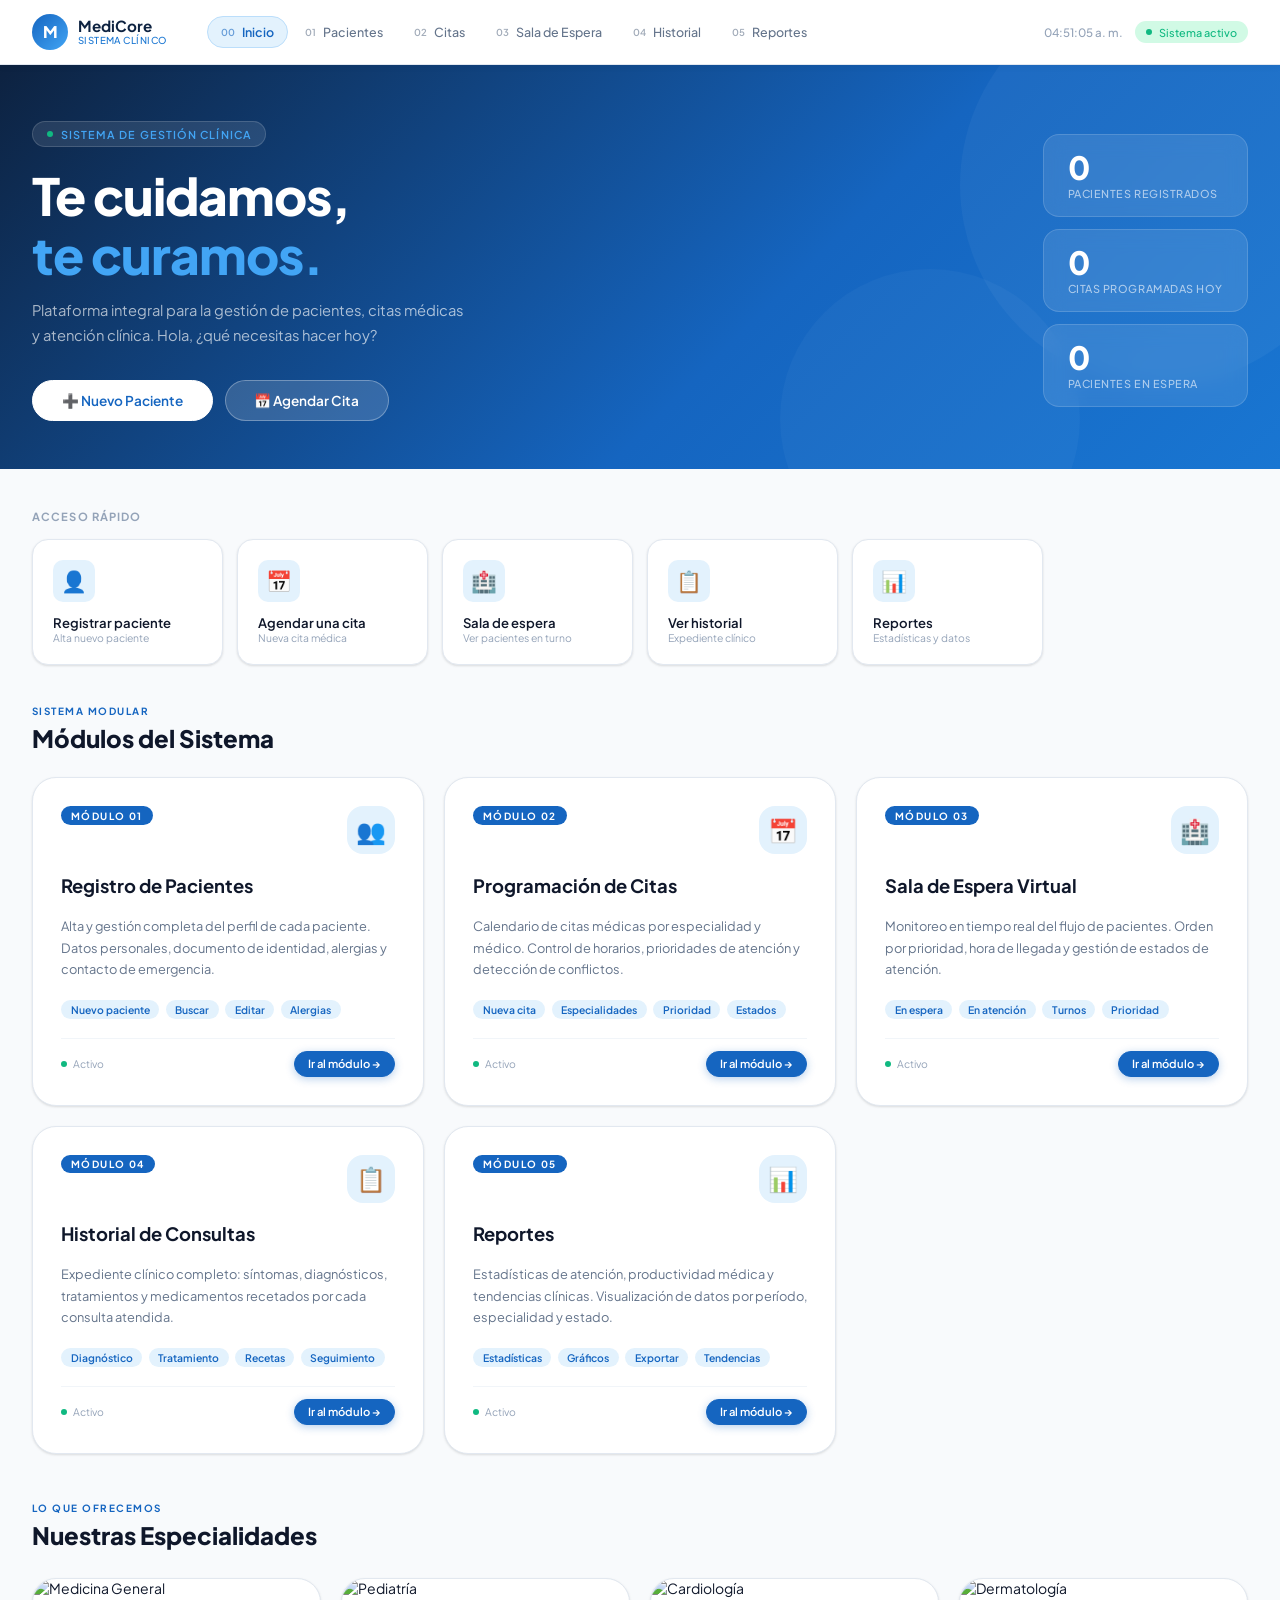
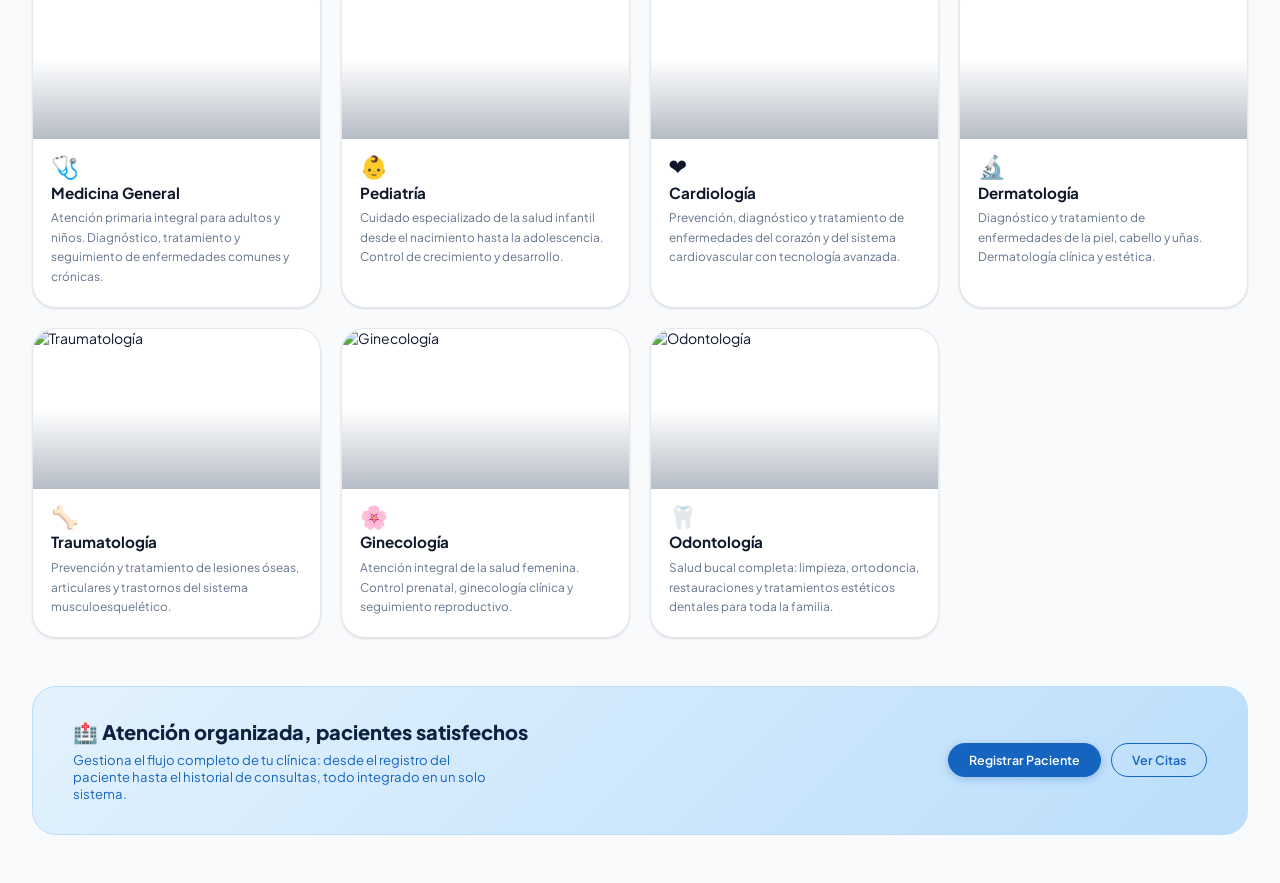
==== index.html @ fb40efca "Initial commit - Base del parcial" ====
<!DOCTYPE html>
<html lang="es">
<head>
  <meta charset="UTF-8"/>
  <meta name="viewport" content="width=device-width, initial-scale=1.0"/>
  <title>MediCore — Inicio</title>
  <link rel="stylesheet" href="shared.css"/>
  <style>
    /* ── HOME-SPECIFIC ── */
    body { background: var(--gray-50); }

    /* Hero Section */
    .home-hero {
      background: linear-gradient(135deg, var(--navy) 0%, #1565C0 60%, #1976D2 100%);
      padding: 3.5rem 2rem 3rem;
      position: relative; overflow: hidden;
    }
    .home-hero-inner {
      max-width: 1280px; margin: 0 auto;
      display: flex; align-items: center; gap: 3rem; flex-wrap: wrap;
    }
    .home-hero::before {
      content:''; position:absolute; top:-80px; right:-80px;
      width:400px; height:400px; border-radius:50%;
      background: rgba(255,255,255,0.04);
    }
    .home-hero::after {
      content:''; position:absolute; bottom:-100px; right:200px;
      width:300px; height:300px; border-radius:50%;
      background: rgba(255,255,255,0.03);
    }
    .hero-content { flex:1; min-width:280px; position:relative;z-index:1; }
    .hero-eyebrow {
      display:inline-flex; align-items:center; gap:0.5rem;
      background:rgba(255,255,255,0.1); border:1px solid rgba(255,255,255,0.15);
      border-radius:var(--radius-full); padding:0.35rem 0.85rem;
      font-size:0.68rem; font-weight:600; color:var(--blue-light);
      letter-spacing:0.1em; text-transform:uppercase; margin-bottom:1.2rem;
    }
    .hero-dot { width:6px;height:6px;border-radius:50%;background:var(--green);animation:pulse-dot 2s ease infinite; }
    .hero-title {
      font-size: clamp(2rem, 4vw, 3.2rem);
      font-weight: 800; color: white; line-height: 1.15;
      margin-bottom: 0.85rem; letter-spacing: -0.02em;
    }
    .hero-title span { color: var(--blue-light); }
    .hero-subtitle { font-size:0.92rem; color:rgba(255,255,255,0.65); margin-bottom:2rem; line-height:1.7; max-width:440px; }
    .hero-actions { display:flex; gap:0.75rem; flex-wrap:wrap; }
    .hero-stats {
      flex-shrink:0; display:flex; flex-direction:column; gap:0.75rem;
      position:relative;z-index:1;
    }
    .hero-stat-card {
      background:rgba(255,255,255,0.1); border:1px solid rgba(255,255,255,0.15);
      border-radius:var(--radius-lg); padding:1rem 1.5rem;
      backdrop-filter:blur(10px); min-width:190px;
    }
    .hs-val { font-size:2rem; font-weight:800; color:white; line-height:1; }
    .hs-label { font-size:0.68rem; color:rgba(255,255,255,0.6); font-weight:500; text-transform:uppercase; letter-spacing:.05em; margin-top:.25rem; }

    /* Quick actions */
    .quick-section {
      max-width:1280px; margin: 0 auto;
      padding: 2.5rem 2rem 0;
    }
    .quick-label { font-size:0.7rem; font-weight:700; color:var(--gray-400); text-transform:uppercase; letter-spacing:.1em; margin-bottom:1rem; }
    .quick-grid { display:grid; grid-template-columns:repeat(auto-fill, minmax(170px,1fr)); gap:0.85rem; }
    .quick-card {
      background:white; border:1.5px solid var(--gray-200); border-radius:var(--radius-lg);
      padding:1.25rem; cursor:pointer; text-decoration:none;
      transition:all var(--tr); display:flex; flex-direction:column; align-items:flex-start; gap:0.75rem;
      box-shadow:var(--shadow-sm);
    }
    .quick-card:hover { border-color:var(--blue); box-shadow:0 4px 20px rgba(21,101,192,.12); transform:translateY(-2px); }
    .qc-icon {
      width:42px;height:42px; border-radius:var(--radius); display:flex;align-items:center;justify-content:center;
      font-size:1.3rem; background:var(--blue-pale);
    }
    .qc-text { font-size:0.82rem; font-weight:600; color:var(--gray-900); line-height:1.3; }
    .qc-sub  { font-size:0.65rem; color:var(--gray-400); }

    /* Modules section */
    .modules-section {
      max-width:1280px; margin:0 auto; padding:2.5rem 2rem 3rem;
    }
    .section-header {
      display:flex;align-items:flex-end;justify-content:space-between;
      gap:1rem;flex-wrap:wrap; margin-bottom:1.5rem;
    }
    .section-title { font-size:1.5rem;font-weight:800;color:var(--gray-900); }

    .modules-grid { display:grid; grid-template-columns:repeat(auto-fill,minmax(340px,1fr)); gap:1.25rem; }

    .module-card {
      background:white; border:1.5px solid var(--gray-200); border-radius:var(--radius-xl);
      padding:1.75rem; display:flex;flex-direction:column;gap:1.2rem;
      box-shadow:var(--shadow-sm); transition:all var(--tr); cursor:default;
      position:relative; overflow:hidden;
    }
    .module-card::before {
      content:''; position:absolute; top:0;left:0; right:0; height:3px;
      background:linear-gradient(90deg, var(--blue), var(--blue-light));
      transform:scaleX(0); transform-origin:left; transition:transform .35s ease;
    }
    .module-card:hover { border-color:var(--blue-pale2); box-shadow:var(--shadow); transform:translateY(-3px); }
    .module-card:hover::before { transform:scaleX(1); }

    .mc-header { display:flex;align-items:flex-start;justify-content:space-between;gap:0.5rem; }
    .mc-num {
      font-size:0.62rem;font-weight:700;letter-spacing:.15em;text-transform:uppercase;
      color:white; background:var(--blue); padding:.2rem .6rem; border-radius:var(--radius-full);
    }
    .mc-icon {
      width:48px;height:48px;border-radius:var(--radius-lg);display:flex;align-items:center;justify-content:center;
      font-size:1.5rem; background:var(--blue-pale); flex-shrink:0;
    }
    .mc-title { font-size:1.15rem;font-weight:700;color:var(--gray-900); }
    .mc-desc { font-size:0.8rem;color:var(--gray-500);line-height:1.7; flex:1; }

    .mc-tags { display:flex;flex-wrap:wrap;gap:.4rem; }
    .mc-tag {
      font-size:0.65rem;font-weight:600;color:var(--blue);
      background:var(--blue-pale);border-radius:var(--radius-full);padding:.18rem .6rem;
    }
    .mc-footer { display:flex;align-items:center;justify-content:space-between;gap:.5rem;padding-top:.75rem;border-top:1px solid var(--gray-100); }
    .mc-status { font-size:0.65rem;color:var(--gray-400);display:flex;align-items:center;gap:.35rem; }
    .mc-status-dot { width:6px;height:6px;border-radius:50%;background:var(--green); }

    /* ── Especialidades ── */
    .especialidades-section {
      max-width: 1280px; margin: 0 auto; padding: 0 2rem 3rem;
    }
    .esp-header {
      display: flex; align-items: flex-end; justify-content: space-between;
      gap: 1rem; flex-wrap: wrap; margin-bottom: 1.75rem;
    }
    .esp-grid {
      display: grid;
      grid-template-columns: repeat(4, 1fr);
      gap: 1.25rem;
    }
    .esp-card {
      background: white;
      border: 1.5px solid var(--gray-200);
      border-radius: var(--radius-xl);
      overflow: hidden;
      box-shadow: var(--shadow-sm);
      transition: all var(--tr);
      display: flex; flex-direction: column;
    }
    .esp-card:hover {
      box-shadow: var(--shadow);
      transform: translateY(-4px);
      border-color: var(--blue-pale2);
    }
    .esp-img-wrap {
      position: relative; overflow: hidden;
      height: 160px; flex-shrink: 0;
    }
    .esp-img {
      width: 100%; height: 100%;
      object-fit: cover;
      transition: transform 0.45s ease;
      display: block;
    }
    .esp-card:hover .esp-img { transform: scale(1.06); }
    .esp-img-overlay {
      position: absolute; inset: 0;
      background: linear-gradient(to bottom, transparent 50%, rgba(13,34,64,0.3) 100%);
    }
    .esp-body {
      padding: 1rem 1.1rem 1.25rem;
      display: flex; flex-direction: column; gap: .4rem; flex: 1;
    }
    .esp-icon {
      font-size: 1.4rem; line-height: 1;
    }
    .esp-title {
      font-size: .95rem; font-weight: 700;
      color: var(--gray-900); line-height: 1.2;
    }
    .esp-desc {
      font-size: .74rem; color: var(--gray-500);
      line-height: 1.65; flex: 1;
    }
    @media(max-width: 1100px){
      .esp-grid { grid-template-columns: repeat(3, 1fr); }
    }
    @media(max-width: 768px){
      .especialidades-section { padding: 0 1rem 2.5rem; }
      .esp-grid { grid-template-columns: repeat(2, 1fr); gap: .85rem; }
      .esp-img-wrap { height: 130px; }
    }
    @media(max-width: 480px){
      .esp-grid { grid-template-columns: 1fr; }
    }

    /* Banner */
    .banner-section { max-width:1280px;margin:0 auto;padding:0 2rem 3rem; }
    .banner {
      background:linear-gradient(135deg,#E3F2FD 0%,#BBDEFB 100%);
      border:1.5px solid var(--blue-pale2); border-radius:var(--radius-xl);
      padding:2rem 2.5rem; display:flex;align-items:center;justify-content:space-between;gap:2rem;flex-wrap:wrap;
    }
    .banner-left h3 { font-size:1.25rem;font-weight:800;color:var(--navy);margin-bottom:.4rem; }
    .banner-left p  { font-size:.82rem;color:var(--blue);max-width:420px; }
    .banner-img { font-size:3.5rem; opacity:.7; }
  </style>
</head>
<body>

<!-- HEADER -->
<header class="app-header">
  <div class="app-header-inner">
    <a href="index.html" class="logo-link">
      <div class="logo-mark">M</div>
      <div class="logo-text-wrap">
        <span class="logo-name">MediCore</span>
        <span class="logo-sub">Sistema Clínico</span>
      </div>
    </a>
    <nav class="app-nav">
      <a href="index.html"       class="nav-item active"><span class="nav-num">00</span><span class="nav-label">Inicio</span></a>
      <a href="pacientes.html"   class="nav-item"><span class="nav-num">01</span><span class="nav-label">Pacientes</span></a>
      <a href="citas.html"       class="nav-item"><span class="nav-num">02</span><span class="nav-label">Citas</span></a>
      <a href="sala-espera.html" class="nav-item"><span class="nav-num">03</span><span class="nav-label">Sala de Espera</span></a>
      <a href="historial.html"   class="nav-item"><span class="nav-num">04</span><span class="nav-label">Historial</span></a>
      <a href="reportes.html"    class="nav-item"><span class="nav-num">05</span><span class="nav-label">Reportes</span></a>
    </nav>
    <div class="nav-right">
      <span class="nav-clock" id="nav-clock">00:00:00</span>
      <div class="nav-status"><div class="status-dot"></div>Sistema activo</div>
    </div>
  </div>
</header>

<!-- HERO -->
<section class="home-hero">
  <div class="home-hero-inner">
    <div class="hero-content">
      <div class="hero-eyebrow"><span class="hero-dot"></span>Sistema de Gestión Clínica</div>
      <h1 class="hero-title">Te cuidamos,<br><span>te curamos.</span></h1>
      <p class="hero-subtitle">Plataforma integral para la gestión de pacientes, citas médicas y atención clínica. Hola, ¿qué necesitas hacer hoy?</p>
      <div class="hero-actions">
        <a href="pacientes.html" class="btn btn-white btn-lg">➕ Nuevo Paciente</a>
        <a href="citas.html" class="btn btn-lg" style="background:rgba(255,255,255,.15);color:white;border-color:rgba(255,255,255,.3);">📅 Agendar Cita</a>
      </div>
    </div>
    <div class="hero-stats">
      <div class="hero-stat-card">
        <div class="hs-val" id="hs-pac">0</div>
        <div class="hs-label">Pacientes Registrados</div>
      </div>
      <div class="hero-stat-card">
        <div class="hs-val" id="hs-citas">0</div>
        <div class="hs-label">Citas Programadas Hoy</div>
      </div>
      <div class="hero-stat-card">
        <div class="hs-val" id="hs-espera">0</div>
        <div class="hs-label">Pacientes en Espera</div>
      </div>
    </div>
  </div>
</section>

<!-- QUICK ACTIONS -->
<div class="quick-section">
  <div class="quick-label">Acceso Rápido</div>
  <div class="quick-grid">
    <a href="pacientes.html" class="quick-card">
      <div class="qc-icon">👤</div>
      <div><div class="qc-text">Registrar paciente</div><div class="qc-sub">Alta nuevo paciente</div></div>
    </a>
    <a href="citas.html" class="quick-card">
      <div class="qc-icon">📅</div>
      <div><div class="qc-text">Agendar una cita</div><div class="qc-sub">Nueva cita médica</div></div>
    </a>
    <a href="sala-espera.html" class="quick-card">
      <div class="qc-icon">🏥</div>
      <div><div class="qc-text">Sala de espera</div><div class="qc-sub">Ver pacientes en turno</div></div>
    </a>
    <a href="historial.html" class="quick-card">
      <div class="qc-icon">📋</div>
      <div><div class="qc-text">Ver historial</div><div class="qc-sub">Expediente clínico</div></div>
    </a>
    <a href="reportes.html" class="quick-card">
      <div class="qc-icon">📊</div>
      <div><div class="qc-text">Reportes</div><div class="qc-sub">Estadísticas y datos</div></div>
    </a>
  </div>
</div>

<!-- MODULES -->
<div class="modules-section">
  <div class="section-header">
    <div>
      <div class="section-label">Sistema Modular</div>
      <div class="section-title">Módulos del Sistema</div>
    </div>
  </div>
  <div class="modules-grid">

    <div class="module-card">
      <div class="mc-header">
        <span class="mc-num">Módulo 01</span>
        <div class="mc-icon">👥</div>
      </div>
      <div class="mc-title">Registro de Pacientes</div>
      <div class="mc-desc">Alta y gestión completa del perfil de cada paciente. Datos personales, documento de identidad, alergias y contacto de emergencia.</div>
      <div class="mc-tags">
        <span class="mc-tag">Nuevo paciente</span>
        <span class="mc-tag">Buscar</span>
        <span class="mc-tag">Editar</span>
        <span class="mc-tag">Alergias</span>
      </div>
      <div class="mc-footer">
        <div class="mc-status"><div class="mc-status-dot"></div>Activo</div>
        <a href="pacientes.html" class="btn btn-primary btn-sm">Ir al módulo →</a>
      </div>
    </div>

    <div class="module-card">
      <div class="mc-header">
        <span class="mc-num">Módulo 02</span>
        <div class="mc-icon">📅</div>
      </div>
      <div class="mc-title">Programación de Citas</div>
      <div class="mc-desc">Calendario de citas médicas por especialidad y médico. Control de horarios, prioridades de atención y detección de conflictos.</div>
      <div class="mc-tags">
        <span class="mc-tag">Nueva cita</span>
        <span class="mc-tag">Especialidades</span>
        <span class="mc-tag">Prioridad</span>
        <span class="mc-tag">Estados</span>
      </div>
      <div class="mc-footer">
        <div class="mc-status"><div class="mc-status-dot"></div>Activo</div>
        <a href="citas.html" class="btn btn-primary btn-sm">Ir al módulo →</a>
      </div>
    </div>

    <div class="module-card">
      <div class="mc-header">
        <span class="mc-num">Módulo 03</span>
        <div class="mc-icon">🏥</div>
      </div>
      <div class="mc-title">Sala de Espera Virtual</div>
      <div class="mc-desc">Monitoreo en tiempo real del flujo de pacientes. Orden por prioridad, hora de llegada y gestión de estados de atención.</div>
      <div class="mc-tags">
        <span class="mc-tag">En espera</span>
        <span class="mc-tag">En atención</span>
        <span class="mc-tag">Turnos</span>
        <span class="mc-tag">Prioridad</span>
      </div>
      <div class="mc-footer">
        <div class="mc-status"><div class="mc-status-dot"></div>Activo</div>
        <a href="sala-espera.html" class="btn btn-primary btn-sm">Ir al módulo →</a>
      </div>
    </div>

    <div class="module-card">
      <div class="mc-header">
        <span class="mc-num">Módulo 04</span>
        <div class="mc-icon">📋</div>
      </div>
      <div class="mc-title">Historial de Consultas</div>
      <div class="mc-desc">Expediente clínico completo: síntomas, diagnósticos, tratamientos y medicamentos recetados por cada consulta atendida.</div>
      <div class="mc-tags">
        <span class="mc-tag">Diagnóstico</span>
        <span class="mc-tag">Tratamiento</span>
        <span class="mc-tag">Recetas</span>
        <span class="mc-tag">Seguimiento</span>
      </div>
      <div class="mc-footer">
        <div class="mc-status"><div class="mc-status-dot"></div>Activo</div>
        <a href="historial.html" class="btn btn-primary btn-sm">Ir al módulo →</a>
      </div>
    </div>

    <div class="module-card">
      <div class="mc-header">
        <span class="mc-num">Módulo 05</span>
        <div class="mc-icon">📊</div>
      </div>
      <div class="mc-title">Reportes</div>
      <div class="mc-desc">Estadísticas de atención, productividad médica y tendencias clínicas. Visualización de datos por período, especialidad y estado.</div>
      <div class="mc-tags">
        <span class="mc-tag">Estadísticas</span>
        <span class="mc-tag">Gráficos</span>
        <span class="mc-tag">Exportar</span>
        <span class="mc-tag">Tendencias</span>
      </div>
      <div class="mc-footer">
        <div class="mc-status"><div class="mc-status-dot"></div>Activo</div>
        <a href="reportes.html" class="btn btn-primary btn-sm">Ir al módulo →</a>
      </div>
    </div>

  </div>
</div>

<!-- ESPECIALIDADES -->
<div class="especialidades-section">
  <div class="esp-header">
    <div>
      <div class="section-label">Lo que ofrecemos</div>
      <div class="section-title">Nuestras Especialidades</div>
    </div>
  </div>

  <div class="esp-grid">

    <div class="esp-card">
      <div class="esp-img-wrap">
        <img src="https://images.unsplash.com/photo-1576091160399-112ba8d25d1d?w=600&q=80&fit=crop" alt="Medicina General" class="esp-img"/>
        <div class="esp-img-overlay"></div>
      </div>
      <div class="esp-body">
        <div class="esp-icon">🩺</div>
        <h3 class="esp-title">Medicina General</h3>
        <p class="esp-desc">Atención primaria integral para adultos y niños. Diagnóstico, tratamiento y seguimiento de enfermedades comunes y crónicas.</p>
      </div>
    </div>

    <div class="esp-card">
      <div class="esp-img-wrap">
        <img src="https://images.unsplash.com/photo-1581594693702-fbdc51b2763b?w=600&q=80&fit=crop" alt="Pediatría" class="esp-img"/>
        <div class="esp-img-overlay"></div>
      </div>
      <div class="esp-body">
        <div class="esp-icon">👶</div>
        <h3 class="esp-title">Pediatría</h3>
        <p class="esp-desc">Cuidado especializado de la salud infantil desde el nacimiento hasta la adolescencia. Control de crecimiento y desarrollo.</p>
      </div>
    </div>

    <div class="esp-card">
      <div class="esp-img-wrap">
        <img src="https://images.unsplash.com/photo-1628348068343-c6a848d2b6dd?w=600&q=80&fit=crop" alt="Cardiología" class="esp-img"/>
        <div class="esp-img-overlay"></div>
      </div>
      <div class="esp-body">
        <div class="esp-icon">❤️</div>
        <h3 class="esp-title">Cardiología</h3>
        <p class="esp-desc">Prevención, diagnóstico y tratamiento de enfermedades del corazón y del sistema cardiovascular con tecnología avanzada.</p>
      </div>
    </div>

    <div class="esp-card">
      <div class="esp-img-wrap">
        <img src="https://images.unsplash.com/photo-1612349317150-e413f6a5b16d?w=600&q=80&fit=crop" alt="Dermatología" class="esp-img"/>
        <div class="esp-img-overlay"></div>
      </div>
      <div class="esp-body">
        <div class="esp-icon">🔬</div>
        <h3 class="esp-title">Dermatología</h3>
        <p class="esp-desc">Diagnóstico y tratamiento de enfermedades de la piel, cabello y uñas. Dermatología clínica y estética.</p>
      </div>
    </div>

    <div class="esp-card">
      <div class="esp-img-wrap">
        <img src="https://images.unsplash.com/photo-1571019614242-c5c5dee9f50b?w=600&q=80&fit=crop" alt="Traumatología" class="esp-img"/>
        <div class="esp-img-overlay"></div>
      </div>
      <div class="esp-body">
        <div class="esp-icon">🦴</div>
        <h3 class="esp-title">Traumatología</h3>
        <p class="esp-desc">Prevención y tratamiento de lesiones óseas, articulares y trastornos del sistema musculoesquelético.</p>
      </div>
    </div>

    <div class="esp-card">
      <div class="esp-img-wrap">
        <img src="https://images.unsplash.com/photo-1559757175-0eb30cd8c063?w=600&q=80&fit=crop" alt="Ginecología" class="esp-img"/>
        <div class="esp-img-overlay"></div>
      </div>
      <div class="esp-body">
        <div class="esp-icon">🌸</div>
        <h3 class="esp-title">Ginecología</h3>
        <p class="esp-desc">Atención integral de la salud femenina. Control prenatal, ginecología clínica y seguimiento reproductivo.</p>
      </div>
    </div>

    <div class="esp-card">
      <div class="esp-img-wrap">
        <img src="https://images.unsplash.com/photo-1606811971618-4486d14f3f99?w=600&q=80&fit=crop" alt="Odontología" class="esp-img"/>
        <div class="esp-img-overlay"></div>
      </div>
      <div class="esp-body">
        <div class="esp-icon">🦷</div>
        <h3 class="esp-title">Odontología</h3>
        <p class="esp-desc">Salud bucal completa: limpieza, ortodoncia, restauraciones y tratamientos estéticos dentales para toda la familia.</p>
      </div>
    </div>

  </div>
</div>

<!-- BANNER -->
<div class="banner-section">
  <div class="banner">
    <div class="banner-left">
      <h3>🏥 Atención organizada, pacientes satisfechos</h3>
      <p>Gestiona el flujo completo de tu clínica: desde el registro del paciente hasta el historial de consultas, todo integrado en un solo sistema.</p>
    </div>
    <div style="display:flex;gap:.65rem;flex-wrap:wrap;align-items:center;">
      <a href="pacientes.html" class="btn btn-primary">Registrar Paciente</a>
      <a href="citas.html"     class="btn btn-outline">Ver Citas</a>
    </div>
  </div>
</div>

<div id="toast-container"></div>
<script src="shared.js"></script>
<script>
document.addEventListener('DOMContentLoaded', () => {
  const pacs   = DB.get('pacientes');
  const citas  = DB.get('citas');
  const today  = new Date().toISOString().split('T')[0];
  const citasHoy = citas.filter(c => c.fecha === today && !['Cancelada','No asistió'].includes(c.estado));
  const espera   = citas.filter(c => c.estado === 'En espera');

  animateCount(document.getElementById('hs-pac'),   pacs.length);
  animateCount(document.getElementById('hs-citas'), citasHoy.length);
  animateCount(document.getElementById('hs-espera'),espera.length);
});
</script>
</body>
</html>
---- shared.css ----
/* ============================================================
   MediCore — shared.css
   Estética: Blanco limpio, azules médicos, tipografía moderna
   ============================================================ */

@import url('https://fonts.googleapis.com/css2?family=Plus+Jakarta+Sans:wght@300;400;500;600;700;800&display=swap');

:root {
  --blue:        #1565C0;
  --blue-mid:    #1976D2;
  --blue-light:  #42A5F5;
  --blue-pale:   #E3F2FD;
  --blue-pale2:  #BBDEFB;
  --navy:        #0D2240;
  --white:       #FFFFFF;
  --gray-50:     #F8FAFC;
  --gray-100:    #F1F5F9;
  --gray-200:    #E2E8F0;
  --gray-300:    #CBD5E1;
  --gray-400:    #94A3B8;
  --gray-500:    #64748B;
  --gray-700:    #334155;
  --gray-900:    #0F172A;
  --red:         #EF4444;
  --red-pale:    #FEE2E2;
  --green:       #10B981;
  --green-pale:  #D1FAE5;
  --orange:      #F59E0B;
  --orange-pale: #FEF3C7;
  --teal:        #06B6D4;
  --teal-pale:   #CFFAFE;
  --font:        'Plus Jakarta Sans', system-ui, sans-serif;
  --radius-sm:   6px;
  --radius:      10px;
  --radius-lg:   16px;
  --radius-xl:   24px;
  --radius-full: 999px;
  --shadow-sm:   0 1px 3px rgba(0,0,0,0.08), 0 1px 2px rgba(0,0,0,0.05);
  --shadow:      0 4px 16px rgba(0,0,0,0.08), 0 2px 6px rgba(0,0,0,0.05);
  --shadow-lg:   0 12px 40px rgba(0,0,0,0.12), 0 4px 12px rgba(0,0,0,0.06);
  --tr:          0.2s ease;
}

*, *::before, *::after { box-sizing: border-box; margin: 0; padding: 0; }
html { scroll-behavior: smooth; }

body {
  background: var(--gray-50);
  color: var(--gray-900);
  font-family: var(--font);
  min-height: 100vh;
  font-size: 14px;
  -webkit-font-smoothing: antialiased;
}

::-webkit-scrollbar { width: 5px; }
::-webkit-scrollbar-track { background: var(--gray-100); }
::-webkit-scrollbar-thumb { background: var(--blue-pale2); border-radius: 3px; }
::-webkit-scrollbar-thumb:hover { background: var(--blue-light); }

/* ══════════════════════════════════════════
   HEADER / NAVEGACIÓN
══════════════════════════════════════════ */
.app-header {
  position: sticky; top: 0; z-index: 200;
  background: var(--white);
  border-bottom: 1px solid var(--gray-200);
  box-shadow: 0 1px 8px rgba(0,0,0,0.06);
}
.app-header-inner {
  max-width: 1280px; margin: 0 auto;
  padding: 0 2rem;
  display: flex; align-items: center;
  height: 64px; gap: 0;
}
.logo-link {
  display: flex; align-items: center; gap: 0.6rem;
  text-decoration: none; margin-right: 2.5rem; flex-shrink: 0;
}
.logo-mark {
  width: 36px; height: 36px;
  background: linear-gradient(135deg, var(--blue), var(--blue-light));
  border-radius: 50%;
  display: flex; align-items: center; justify-content: center;
  color: white; font-size: 1rem; font-weight: 800; line-height: 1;
}
.logo-text-wrap { display: flex; flex-direction: column; }
.logo-name { font-size: 0.95rem; font-weight: 700; color: var(--navy); line-height: 1.1; }
.logo-sub  { font-size: 0.6rem; font-weight: 500; color: var(--blue-mid); letter-spacing: 0.05em; text-transform: uppercase; }

.app-nav { display: flex; align-items: center; gap: 0.15rem; flex: 1; }
.nav-item {
  display: flex; align-items: center; gap: 0.4rem;
  padding: 0.45rem 0.85rem; border-radius: var(--radius-full);
  text-decoration: none; font-size: 0.78rem; font-weight: 500;
  color: var(--gray-500); transition: all var(--tr);
  white-space: nowrap; border: 1.5px solid transparent;
}
.nav-item .nav-num { font-size: 0.6rem; font-weight: 600; opacity: 0.6; }
.nav-item:hover { color: var(--blue); background: var(--blue-pale); }
.nav-item.active {
  color: var(--blue); background: var(--blue-pale);
  border-color: var(--blue-pale2); font-weight: 600;
}

.nav-right { margin-left: auto; display: flex; align-items: center; gap: 0.75rem; }
.nav-clock { font-size: 0.72rem; font-weight: 500; color: var(--gray-400); }
.nav-status {
  display: flex; align-items: center; gap: 0.4rem;
  font-size: 0.68rem; font-weight: 500; color: var(--green);
  background: var(--green-pale); padding: 0.3rem 0.7rem;
  border-radius: var(--radius-full);
}
.status-dot { width: 6px; height: 6px; border-radius: 50%; background: var(--green); animation: pulse-dot 2s ease infinite; }
@keyframes pulse-dot { 0%,100%{opacity:1;transform:scale(1)}50%{opacity:.5;transform:scale(.7)} }

/* ══════════════════════════════════════════
   PAGE LAYOUT
══════════════════════════════════════════ */
.page-wrap { max-width: 1280px; margin: 0 auto; padding: 2rem 2rem 4rem; }

.page-hero {
  background: linear-gradient(135deg, var(--navy) 0%, var(--blue) 100%);
  border-radius: var(--radius-xl);
  padding: 2.5rem 3rem;
  margin-bottom: 2rem;
  position: relative; overflow: hidden;
  display: flex; align-items: center; justify-content: space-between; gap: 2rem;
}
.page-hero::before {
  content: '';
  position: absolute; top: -40px; right: -40px;
  width: 220px; height: 220px;
  background: rgba(255,255,255,0.05);
  border-radius: 50%;
}
.page-hero::after {
  content: '';
  position: absolute; bottom: -60px; right: 120px;
  width: 180px; height: 180px;
  background: rgba(255,255,255,0.04);
  border-radius: 50%;
}
.page-hero-label {
  font-size: 0.65rem; font-weight: 600; letter-spacing: 0.2em;
  text-transform: uppercase; color: var(--blue-light);
  margin-bottom: 0.5rem;
}
.page-hero-title {
  font-size: 2rem; font-weight: 800; color: var(--white);
  line-height: 1.2; margin-bottom: 0.5rem;
}
.page-hero-sub { font-size: 0.85rem; color: rgba(255,255,255,0.65); }
.page-hero-actions { display: flex; gap: 0.65rem; flex-wrap: wrap; position: relative; z-index: 1; }

/* ══════════════════════════════════════════
   BUTTONS
══════════════════════════════════════════ */
.btn {
  display: inline-flex; align-items: center; gap: 0.4rem;
  padding: 0.6rem 1.25rem; border-radius: var(--radius-full);
  font-family: var(--font); font-size: 0.78rem; font-weight: 600;
  cursor: pointer; transition: all var(--tr);
  border: 1.5px solid transparent; white-space: nowrap; line-height: 1;
  text-decoration: none;
}
.btn-primary {
  background: var(--blue); border-color: var(--blue); color: white;
  box-shadow: 0 2px 8px rgba(21,101,192,0.3);
}
.btn-primary:hover { background: var(--navy); border-color: var(--navy); box-shadow: 0 4px 14px rgba(21,101,192,0.4); transform: translateY(-1px); }

.btn-white { background: white; color: var(--blue); border-color: white; }
.btn-white:hover { background: var(--blue-pale); border-color: var(--blue-pale2); }

.btn-outline { background: transparent; border-color: var(--blue); color: var(--blue); }
.btn-outline:hover { background: var(--blue-pale); }

.btn-ghost { background: transparent; border-color: var(--gray-200); color: var(--gray-700); }
.btn-ghost:hover { background: var(--gray-100); border-color: var(--gray-300); }

.btn-danger { background: transparent; border-color: var(--red); color: var(--red); }
.btn-danger:hover { background: var(--red-pale); }

.btn-success { background: transparent; border-color: var(--green); color: var(--green); }
.btn-success:hover { background: var(--green-pale); }

.btn-info { background: transparent; border-color: var(--teal); color: var(--teal); }
.btn-info:hover { background: var(--teal-pale); }

.btn-orange { background: transparent; border-color: var(--orange); color: var(--orange); }
.btn-orange:hover { background: var(--orange-pale); }

.btn-sm { padding: 0.38rem 0.85rem; font-size: 0.7rem; }
.btn-lg { padding: 0.8rem 1.8rem; font-size: 0.85rem; }
.btn-icon-only { padding: 0.5rem; border-radius: var(--radius); }

/* ══════════════════════════════════════════
   CARDS / PANELS
══════════════════════════════════════════ */
.card {
  background: var(--white); border-radius: var(--radius-lg);
  border: 1px solid var(--gray-200);
  box-shadow: var(--shadow-sm);
  padding: 1.5rem;
}
.card-title { font-size: 1rem; font-weight: 700; color: var(--gray-900); margin-bottom: 1.25rem; }
.card-title-lg { font-size: 1.2rem; font-weight: 700; color: var(--gray-900); margin-bottom: 1.25rem; }

.section-label {
  font-size: 0.62rem; font-weight: 700; letter-spacing: 0.15em;
  text-transform: uppercase; color: var(--blue); margin-bottom: 0.4rem;
}

/* ══════════════════════════════════════════
   FORMS
══════════════════════════════════════════ */
.form-grid { display: grid; gap: 1.1rem; grid-template-columns: repeat(auto-fill, minmax(250px,1fr)); }
.form-group { display: flex; flex-direction: column; gap: 0.4rem; }
.form-group.full { grid-column: 1 / -1; }

.form-label {
  font-size: 0.72rem; font-weight: 600; color: var(--gray-700);
  display: flex; align-items: center; gap: 0.3rem;
}
.form-label .req { color: var(--red); font-size: 1rem; line-height: 1; }
.form-label .opt { color: var(--gray-400); font-size: 0.65rem; font-weight: 400; }

.form-control {
  background: var(--white); border: 1.5px solid var(--gray-300);
  border-radius: var(--radius); padding: 0.65rem 0.95rem;
  color: var(--gray-900); font-family: var(--font); font-size: 0.83rem;
  transition: border-color var(--tr), box-shadow var(--tr); width: 100%;
  font-weight: 400;
}
.form-control:focus { outline: none; border-color: var(--blue); box-shadow: 0 0 0 3px rgba(21,101,192,0.12); }
.form-control.is-error { border-color: var(--red) !important; box-shadow: 0 0 0 3px rgba(239,68,68,0.1); }
.form-control.is-valid { border-color: var(--green); }
.form-control[readonly] { background: var(--gray-100); cursor: not-allowed; color: var(--gray-500); }
.form-control::placeholder { color: var(--gray-400); }
select.form-control { cursor: pointer; }
textarea.form-control { resize: vertical; min-height: 80px; }

.form-hint { font-size: 0.65rem; color: var(--gray-400); }
.form-error { font-size: 0.65rem; color: var(--red); font-weight: 500; display: none; }
.form-error.show { display: block; }

/* Auto-calc display */
.form-display {
  background: var(--blue-pale); border: 1.5px solid var(--blue-pale2);
  border-radius: var(--radius); padding: 0.65rem 0.95rem;
  color: var(--blue); font-size: 0.83rem; font-weight: 600;
  min-height: 2.6rem; display: flex; align-items: center;
}

/* Checkbox pill groups */
.check-group { display: flex; flex-wrap: wrap; gap: 0.45rem; }
.check-pill {
  display: flex; align-items: center; gap: 0.35rem;
  padding: 0.4rem 0.85rem;
  border: 1.5px solid var(--gray-200); border-radius: var(--radius-full);
  cursor: pointer; font-size: 0.75rem; font-weight: 500; color: var(--gray-500);
  transition: all var(--tr); user-select: none;
  background: var(--white);
}
.check-pill input { display: none; }
.check-pill.checked { background: var(--blue-pale); border-color: var(--blue); color: var(--blue); }
.check-pill:hover:not(.checked) { border-color: var(--blue-pale2); color: var(--gray-700); }

/* ══════════════════════════════════════════
   TABLES
══════════════════════════════════════════ */
.table-wrap { overflow-x: auto; }
.data-table { width: 100%; border-collapse: collapse; font-size: 0.8rem; }
.data-table thead { background: var(--gray-50); }
.data-table th {
  padding: 0.7rem 1rem; text-align: left;
  font-size: 0.65rem; font-weight: 700; letter-spacing: 0.06em;
  text-transform: uppercase; color: var(--gray-400);
  border-bottom: 1.5px solid var(--gray-200); white-space: nowrap;
}
.data-table td {
  padding: 0.85rem 1rem; border-bottom: 1px solid var(--gray-100);
  color: var(--gray-600); vertical-align: middle;
}
.data-table tbody tr:hover td { background: var(--blue-pale); }
.data-table tbody tr:last-child td { border-bottom: none; }
.td-main { color: var(--gray-900) !important; font-weight: 600; }
.td-code { color: var(--blue) !important; font-weight: 600; font-size: 0.75rem; }
.actions { display: flex; gap: 0.35rem; flex-wrap: wrap; }

/* ══════════════════════════════════════════
   BADGES / STATUS
══════════════════════════════════════════ */
.badge {
  display: inline-flex; align-items: center; gap: 0.3rem;
  padding: 0.22rem 0.65rem; border-radius: var(--radius-full);
  font-size: 0.65rem; font-weight: 700; letter-spacing: 0.04em;
  text-transform: uppercase; white-space: nowrap;
}
.badge::before { content:''; width:5px; height:5px; border-radius:50%; background:currentColor; flex-shrink:0; }

.badge-programada   { background: #FFF9C4; color: #B45309; }
.badge-confirmada   { background: var(--green-pale); color: #065F46; }
.badge-espera       { background: var(--teal-pale);  color: #0E7490; }
.badge-atencion     { background: var(--orange-pale); color: #92400E; }
.badge-atendida, .badge-atendido { background: var(--green-pale); color: #065F46; }
.badge-cancelada, .badge-cancelado { background: var(--red-pale); color: #991B1B; }
.badge-noasistio    { background: var(--gray-100); color: var(--gray-500); }
.badge-urgente      { background: var(--red-pale); color: #991B1B; }
.badge-preferencial { background: var(--orange-pale); color: #92400E; }
.badge-normal       { background: var(--gray-100); color: var(--gray-500); }

/* ══════════════════════════════════════════
   ALERTS
══════════════════════════════════════════ */
.alert {
  padding: 0.85rem 1.1rem; border-radius: var(--radius);
  font-size: 0.78rem; line-height: 1.6;
  display: flex; align-items: flex-start; gap: 0.6rem;
  font-weight: 500;
}
.alert-icon { font-size: 1rem; flex-shrink: 0; margin-top: 1px; }
.alert-warn   { background: var(--orange-pale); border-left: 3px solid var(--orange); color: #92400E; }
.alert-error  { background: var(--red-pale);    border-left: 3px solid var(--red);    color: #991B1B; }
.alert-info   { background: var(--teal-pale);   border-left: 3px solid var(--teal);   color: #0E7490; }
.alert-success{ background: var(--green-pale);  border-left: 3px solid var(--green);  color: #065F46; }

/* ══════════════════════════════════════════
   MODAL
══════════════════════════════════════════ */
.modal-overlay {
  position: fixed; inset: 0; z-index: 500;
  background: rgba(15,23,42,0.55); backdrop-filter: blur(6px);
  display: flex; align-items: center; justify-content: center;
  opacity: 0; pointer-events: none;
  transition: opacity 0.25s ease; padding: 1rem;
}
.modal-overlay.active { opacity: 1; pointer-events: all; }
.modal-box {
  background: var(--white); border-radius: var(--radius-xl);
  box-shadow: var(--shadow-lg); padding: 2rem;
  width: 100%; max-width: 700px; max-height: 92vh;
  overflow-y: auto; position: relative;
  transform: scale(0.96) translateY(16px);
  transition: transform 0.3s cubic-bezier(0.34,1.56,0.64,1);
}
.modal-box.sm { max-width: 460px; }
.modal-box.lg { max-width: 860px; }
.modal-overlay.active .modal-box { transform: scale(1) translateY(0); }
.modal-header {
  display: flex; align-items: flex-start; justify-content: space-between;
  gap: 1rem; margin-bottom: 1.5rem; padding-bottom: 1rem;
  border-bottom: 1px solid var(--gray-200);
}
.modal-title { font-size: 1.25rem; font-weight: 700; color: var(--gray-900); }
.modal-subtitle { font-size: 0.75rem; color: var(--gray-400); margin-top: 0.2rem; }
.modal-close {
  background: var(--gray-100); border: none; color: var(--gray-400);
  width: 28px; height: 28px; border-radius: 50%; cursor: pointer;
  display: flex; align-items: center; justify-content: center;
  font-size: 0.85rem; transition: all var(--tr); flex-shrink: 0;
}
.modal-close:hover { background: var(--red-pale); color: var(--red); }
.modal-footer {
  display: flex; justify-content: flex-end; gap: 0.65rem;
  margin-top: 1.5rem; padding-top: 1rem;
  border-top: 1px solid var(--gray-200);
}

/* ══════════════════════════════════════════
   TOAST
══════════════════════════════════════════ */
#toast-container {
  position: fixed; bottom: 1.5rem; right: 1.5rem; z-index: 999;
  display: flex; flex-direction: column; gap: 0.5rem; pointer-events: none;
}
.toast {
  padding: 0.85rem 1.2rem; border-radius: var(--radius-lg);
  font-size: 0.78rem; font-weight: 500;
  min-width: 250px; max-width: 360px;
  animation: toast-in 0.35s cubic-bezier(0.34,1.56,.64,1) forwards;
  display: flex; align-items: center; gap: 0.6rem;
  box-shadow: var(--shadow-lg);
}
.toast.success { background: white; border-left: 4px solid var(--green); color: var(--gray-900); }
.toast.error   { background: white; border-left: 4px solid var(--red);   color: var(--gray-900); }
.toast.info    { background: white; border-left: 4px solid var(--blue);  color: var(--gray-900); }
.toast.warn    { background: white; border-left: 4px solid var(--orange);color: var(--gray-900); }
.toast-icon { font-size: 1rem; }
@keyframes toast-in { from{opacity:0;transform:translateX(30px) scale(.95)} to{opacity:1;transform:translateX(0) scale(1)} }

/* ══════════════════════════════════════════
   SEARCH BAR
══════════════════════════════════════════ */
.search-bar { display: flex; align-items: center; gap: 0.65rem; flex-wrap: wrap; }
.search-input-wrap { position: relative; }
.search-input-wrap .form-control { padding-left: 2.25rem; min-width: 210px; }
.search-icon { position: absolute; left: 0.75rem; top: 50%; transform: translateY(-50%); color: var(--gray-400); font-size: 0.9rem; pointer-events: none; }

/* ══════════════════════════════════════════
   STATS ROW
══════════════════════════════════════════ */
.stats-row { display: grid; grid-template-columns: repeat(auto-fit,minmax(180px,1fr)); gap: 1rem; margin-bottom: 1.75rem; }
.stat-card {
  background: var(--white); border: 1px solid var(--gray-200);
  border-radius: var(--radius-lg); padding: 1.25rem 1.5rem;
  display: flex; align-items: center; gap: 1rem;
  box-shadow: var(--shadow-sm); transition: box-shadow var(--tr);
}
.stat-card:hover { box-shadow: var(--shadow); }
.stat-icon {
  width: 44px; height: 44px; border-radius: var(--radius);
  display: flex; align-items: center; justify-content: center;
  font-size: 1.3rem; flex-shrink: 0;
}
.stat-icon.blue   { background: var(--blue-pale); }
.stat-icon.green  { background: var(--green-pale); }
.stat-icon.orange { background: var(--orange-pale); }
.stat-icon.teal   { background: var(--teal-pale); }
.stat-icon.red    { background: var(--red-pale); }
.stat-val { font-size: 1.7rem; font-weight: 800; color: var(--gray-900); line-height: 1; }
.stat-label { font-size: 0.68rem; font-weight: 500; color: var(--gray-400); margin-top: 0.2rem; text-transform: uppercase; letter-spacing: 0.05em; }

/* ══════════════════════════════════════════
   EMPTY STATE
══════════════════════════════════════════ */
.empty-state { text-align: center; padding: 3.5rem 1rem; }
.empty-icon { font-size: 3rem; margin-bottom: 0.75rem; opacity: 0.3; }
.empty-title { font-size: 1rem; font-weight: 700; color: var(--gray-700); margin-bottom: 0.4rem; }
.empty-sub { font-size: 0.78rem; color: var(--gray-400); margin-bottom: 1.25rem; }

/* ══════════════════════════════════════════
   PATIENT INFO CARD (shared between modules)
══════════════════════════════════════════ */
.patient-info-strip {
  background: var(--blue-pale); border: 1.5px solid var(--blue-pale2);
  border-radius: var(--radius-lg); padding: 1rem 1.25rem;
  display: flex; align-items: center; flex-wrap: wrap; gap: 1.25rem;
}
.patient-info-strip .pi-avatar {
  width: 46px; height: 46px; border-radius: 50%;
  background: var(--blue); color: white;
  display: flex; align-items: center; justify-content: center;
  font-size: 1.1rem; font-weight: 700; flex-shrink: 0;
}
.patient-info-strip .pi-data { flex: 1; min-width: 160px; }
.patient-info-strip .pi-name { font-weight: 700; color: var(--navy); font-size: 0.92rem; }
.patient-info-strip .pi-meta { font-size: 0.72rem; color: var(--gray-500); margin-top: 0.15rem; }
.allergy-alert {
  background: var(--red-pale); border: 1.5px solid #FCA5A5;
  border-radius: var(--radius); padding: 0.55rem 0.9rem;
  font-size: 0.73rem; font-weight: 600; color: #991B1B;
  display: flex; align-items: center; gap: 0.4rem;
}

/* ══════════════════════════════════════════
   TABS
══════════════════════════════════════════ */
.tabs { display: flex; gap: 0.2rem; border-bottom: 2px solid var(--gray-200); margin-bottom: 1.5rem; }
.tab {
  padding: 0.65rem 1.1rem; font-size: 0.78rem; font-weight: 600;
  color: var(--gray-400); cursor: pointer; border-bottom: 2px solid transparent;
  margin-bottom: -2px; transition: all var(--tr); border-radius: var(--radius-sm) var(--radius-sm) 0 0;
}
.tab:hover { color: var(--blue); background: var(--blue-pale); }
.tab.active { color: var(--blue); border-bottom-color: var(--blue); }

/* ══════════════════════════════════════════
   PRIORITY INDICATORS
══════════════════════════════════════════ */
.priority-bar {
  width: 4px; border-radius: 2px; align-self: stretch; flex-shrink: 0;
}
.priority-bar.urgente     { background: var(--red); }
.priority-bar.preferencial{ background: var(--orange); }
.priority-bar.normal      { background: var(--blue-light); }

/* ══════════════════════════════════════════
   RESPONSIVE
══════════════════════════════════════════ */
@media (max-width: 1024px) {
  .app-nav .nav-label { display: none; }
}
@media (max-width: 768px) {
  .app-header-inner { padding: 0 1rem; }
  .page-wrap { padding: 1.25rem 1rem 3rem; }
  .page-hero { padding: 1.75rem; border-radius: var(--radius-lg); }
  .page-hero-title { font-size: 1.5rem; }
  .form-grid { grid-template-columns: 1fr; }
  .modal-box { padding: 1.5rem; border-radius: var(--radius-lg); }
  .logo-text-wrap { display: none; }
}
@media (max-width: 480px) {
  .stats-row { grid-template-columns: 1fr 1fr; }
}
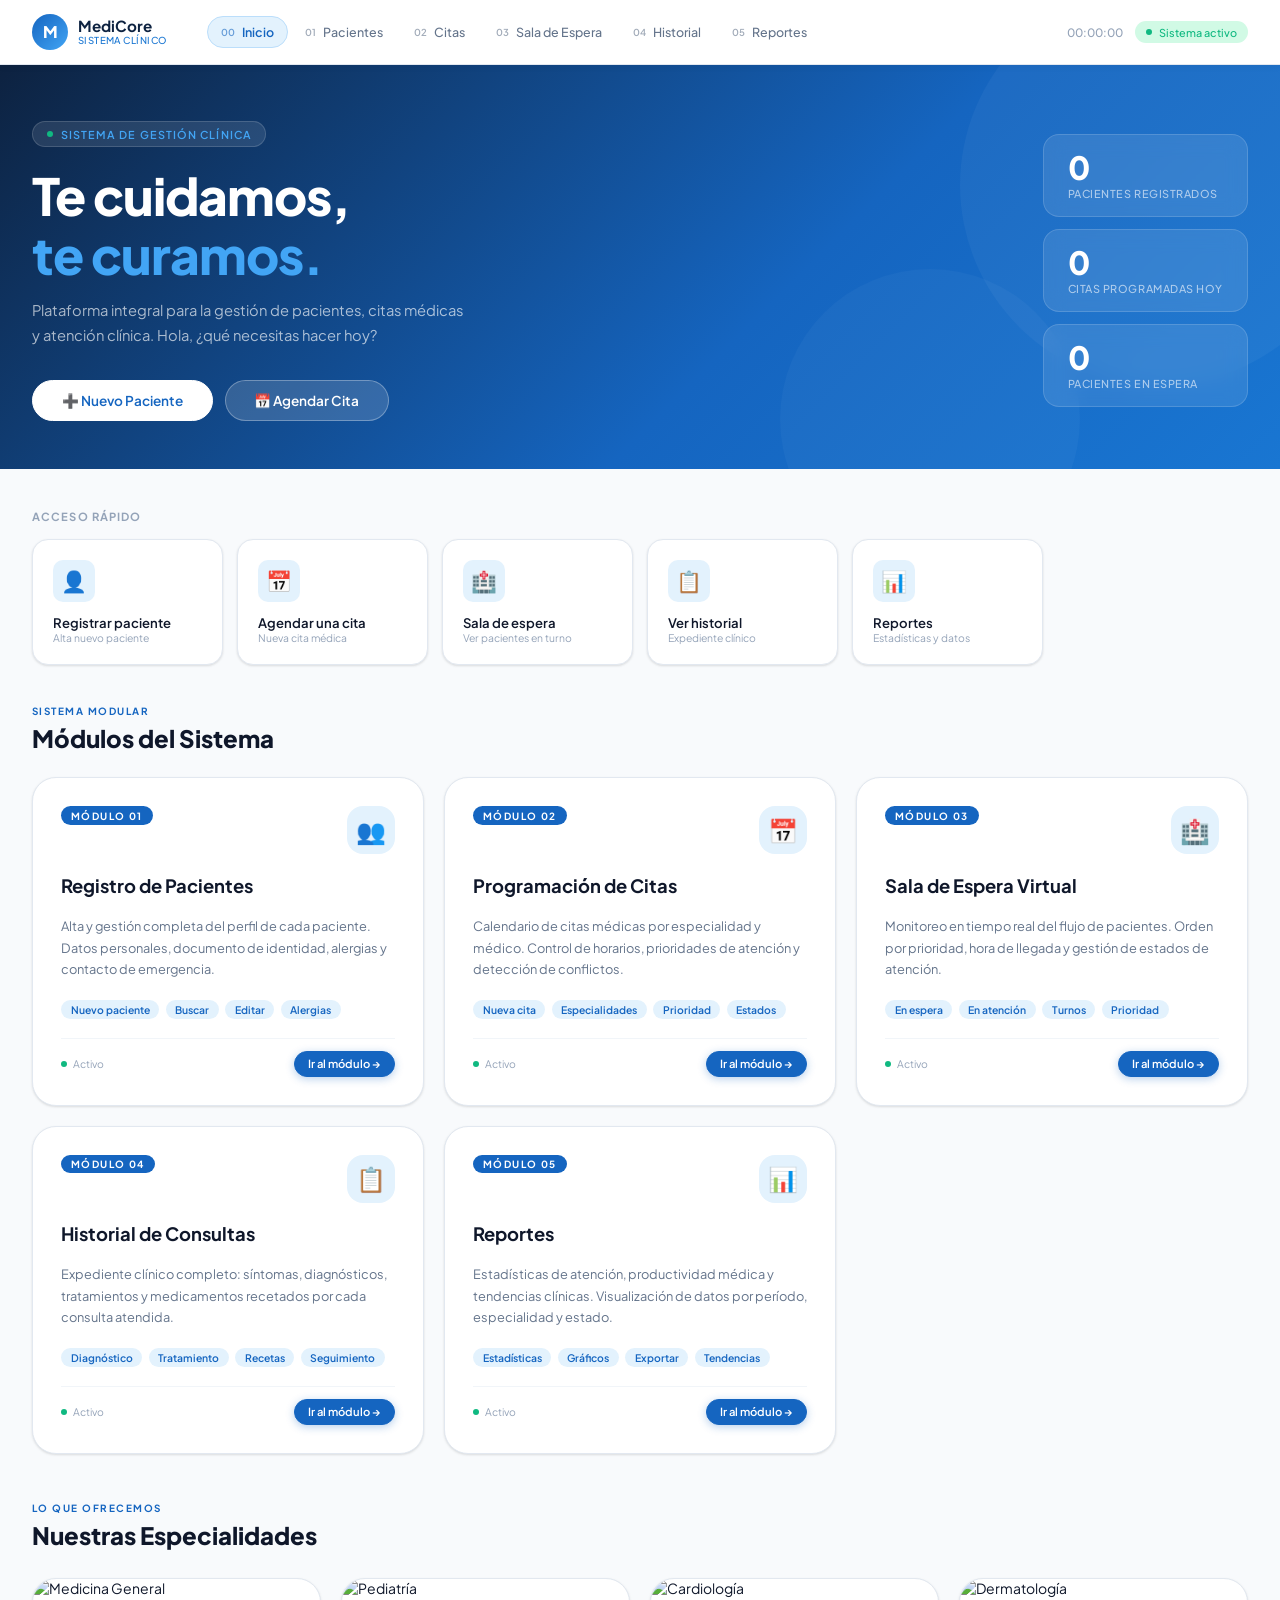
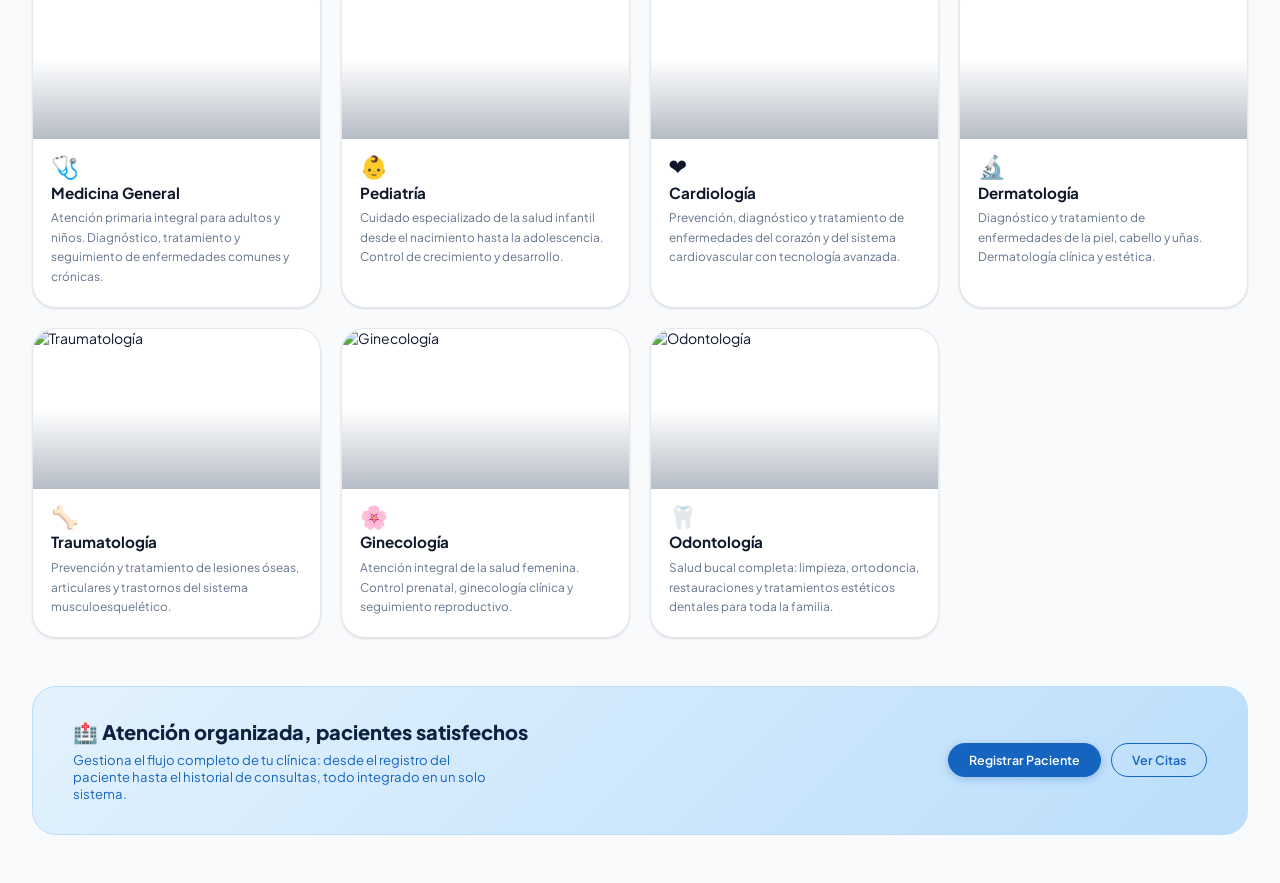
==== commit a184bf9d: "Configuración de SDK e inicialización de Supabase en shared.js" ====
--- a/index.html
+++ b/index.html
@@ -511,6 +511,7 @@
 </div>
 
 <div id="toast-container"></div>
+<script src="https://cdn.jsdelivr.net/npm/@supabase/supabase-js@2"></script>
 <script src="shared.js"></script>
 <script>
 document.addEventListener('DOMContentLoaded', () => {
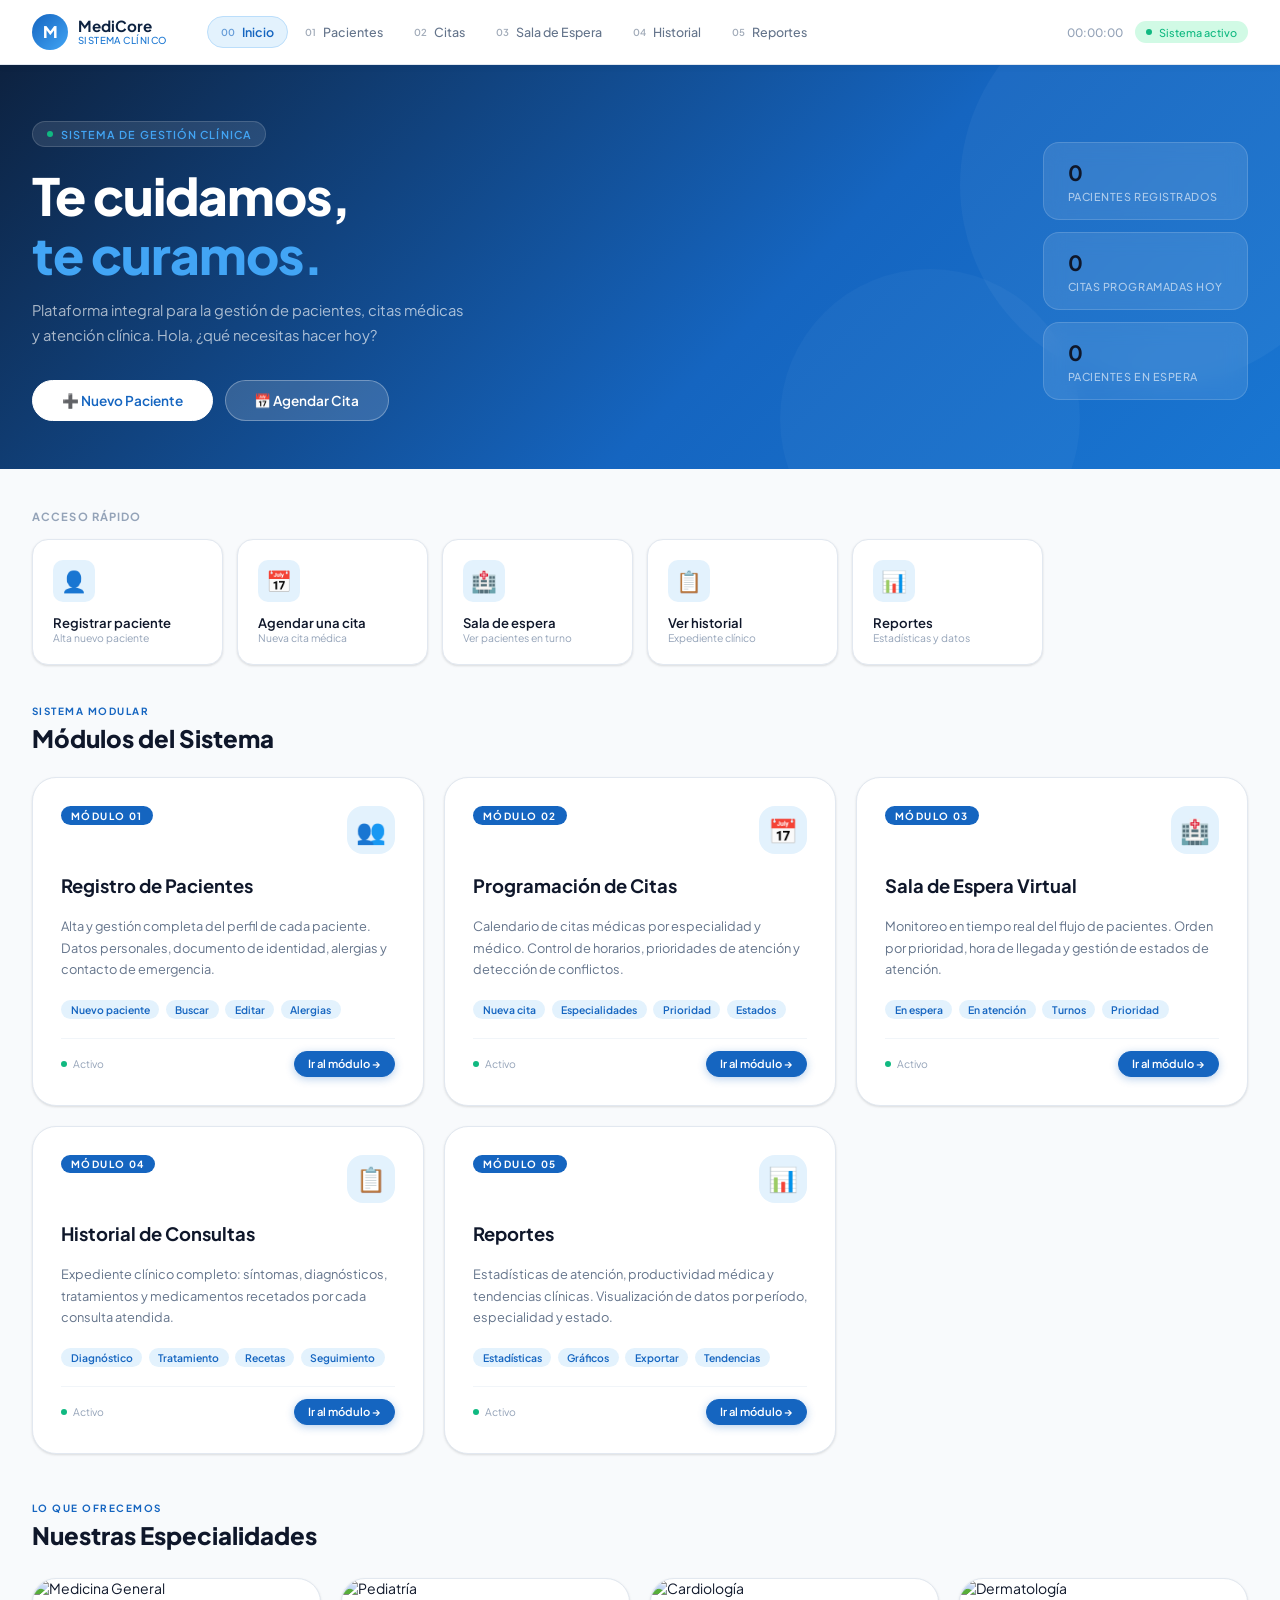
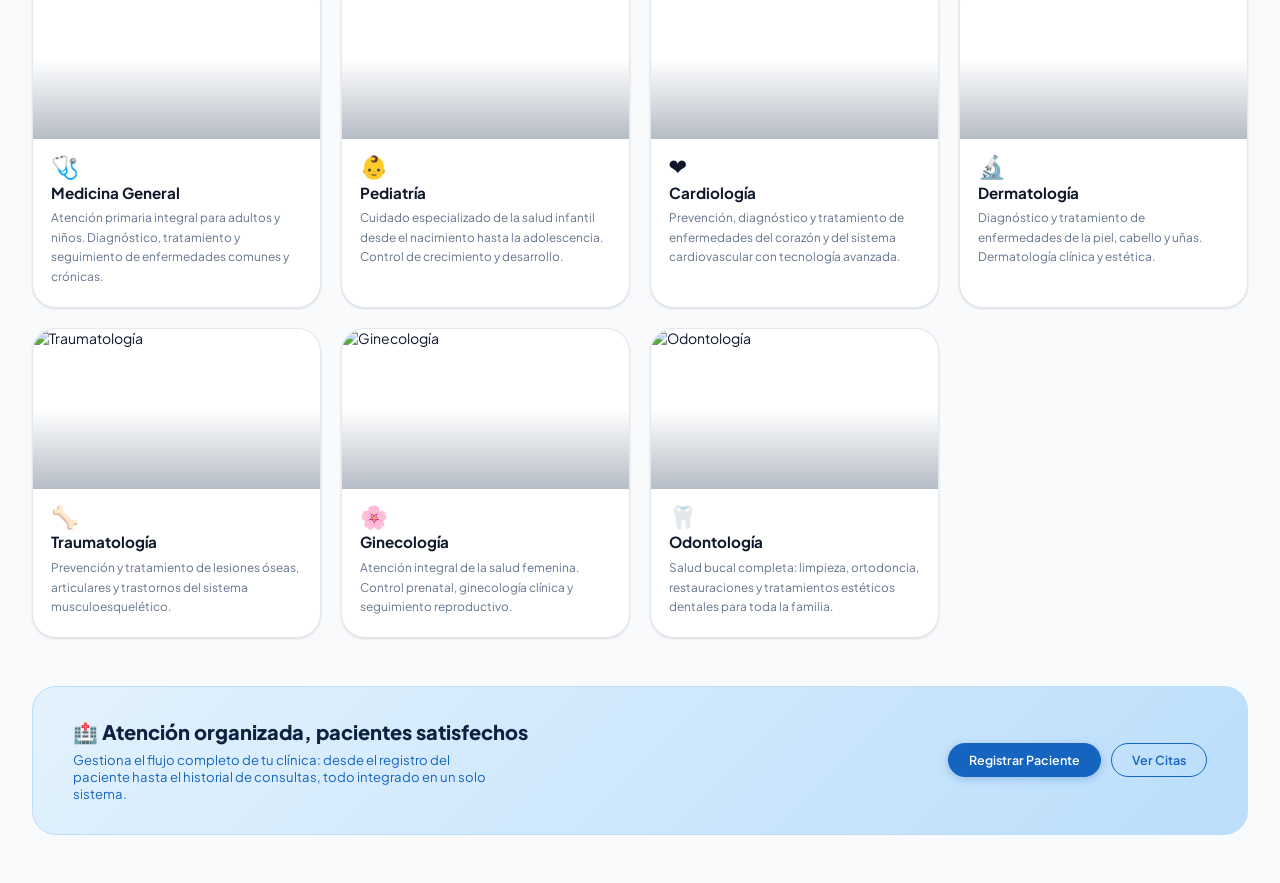
==== commit 5ff7d309: "fix:correción de logica" ====
--- a/index.html
+++ b/index.html
@@ -248,15 +248,15 @@
     </div>
     <div class="hero-stats">
       <div class="hero-stat-card">
-        <div class="hs-val" id="hs-pac">0</div>
+        <h2 id="txt-total-pacientes">0</h2>
         <div class="hs-label">Pacientes Registrados</div>
       </div>
       <div class="hero-stat-card">
-        <div class="hs-val" id="hs-citas">0</div>
+        <h2 id="txt-citas-hoy">0</h2>
         <div class="hs-label">Citas Programadas Hoy</div>
       </div>
       <div class="hero-stat-card">
-        <div class="hs-val" id="hs-espera">0</div>
+        <h2 id="txt-pacientes-espera">0</h2>
         <div class="hs-label">Pacientes en Espera</div>
       </div>
     </div>
